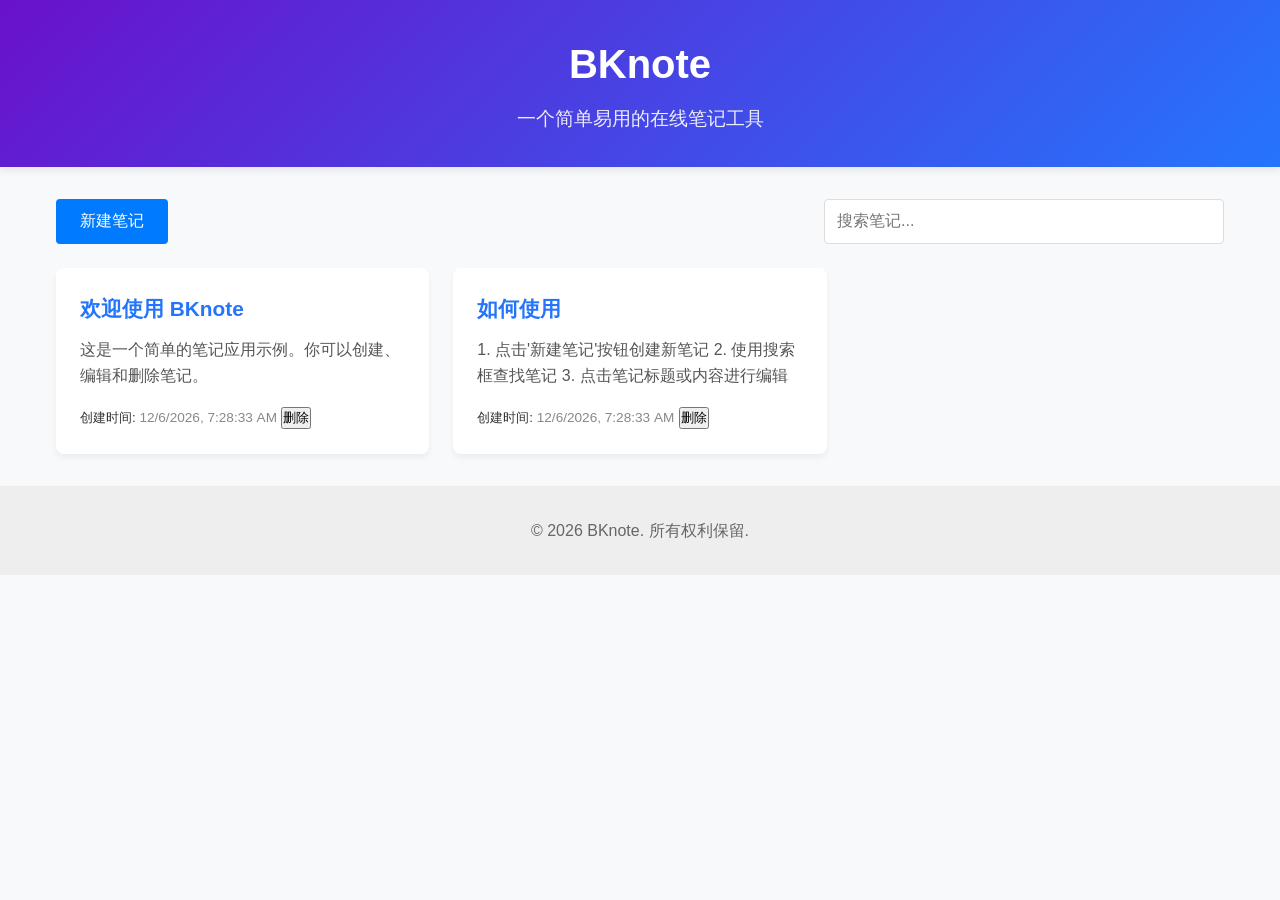
==== index.html @ b6f406f6 "Initial commit: Create BKnote website" ====
<!DOCTYPE html>
<html lang="zh-CN">
<head>
    <meta charset="UTF-8">
    <meta name="viewport" content="width=device-width, initial-scale=1.0">
    <title>BKnote - 在线笔记工具</title>
    <link rel="stylesheet" href="css/style.css">
</head>
<body>
    <header>
        <h1>BKnote</h1>
        <p>一个简单易用的在线笔记工具</p>
    </header>

    <main>
        <div class="controls">
            <button id="newNote">新建笔记</button>
            <input type="text" id="searchNotes" placeholder="搜索笔记...">
        </div>

        <div id="notesContainer">
            <!-- 笔记将在这里动态显示 -->
            <div class="note">
                <h3>欢迎使用 BKnote</h3>
                <p>这是一个简单的笔记应用示例。点击"新建笔记"按钮开始记录你的想法。</p>
                <small>创建时间: <span class="date">2026-01-27</span></small>
            </div>
        </div>
    </main>

    <footer>
        <p>&copy; 2026 BKnote. 所有权利保留.</p>
    </footer>

    <script src="js/script.js"></script>
</body>
</html>
---- css/style.css ----
/* BKnote 网站基础样式 */
* {
    margin: 0;
    padding: 0;
    box-sizing: border-box;
}

body {
    font-family: 'Segoe UI', Tahoma, Geneva, Verdana, sans-serif;
    line-height: 1.6;
    color: #333;
    background-color: #f8f9fa;
}

header {
    background: linear-gradient(135deg, #6a11cb 0%, #2575fc 100%);
    color: white;
    text-align: center;
    padding: 2rem 0;
    box-shadow: 0 2px 10px rgba(0,0,0,0.1);
}

header h1 {
    font-size: 2.5rem;
    margin-bottom: 0.5rem;
}

header p {
    font-size: 1.2rem;
    opacity: 0.9;
}

main {
    max-width: 1200px;
    margin: 2rem auto;
    padding: 0 1rem;
}

.controls {
    display: flex;
    justify-content: space-between;
    margin-bottom: 1.5rem;
    flex-wrap: wrap;
    gap: 1rem;
}

#newNote {
    background: #007bff;
    color: white;
    border: none;
    padding: 0.75rem 1.5rem;
    border-radius: 4px;
    cursor: pointer;
    font-size: 1rem;
    transition: background 0.3s;
}

#newNote:hover {
    background: #0069d9;
}

#searchNotes {
    flex-grow: 1;
    max-width: 400px;
    padding: 0.75rem;
    border: 1px solid #ddd;
    border-radius: 4px;
    font-size: 1rem;
}

#notesContainer {
    display: grid;
    grid-template-columns: repeat(auto-fill, minmax(300px, 1fr));
    gap: 1.5rem;
}

.note {
    background: white;
    border-radius: 8px;
    padding: 1.5rem;
    box-shadow: 0 4px 6px rgba(0,0,0,0.05);
    transition: transform 0.3s, box-shadow 0.3s;
    display: flex;
    flex-direction: column;
}

.note:hover {
    transform: translateY(-5px);
    box-shadow: 0 6px 12px rgba(0,0,0,0.1);
}

.note h3 {
    color: #2575fc;
    margin-bottom: 0.75rem;
    font-size: 1.3rem;
}

.note p {
    flex-grow: 1;
    margin-bottom: 1rem;
    color: #555;
}

.note .date {
    color: #888;
    font-size: 0.85rem;
    text-align: right;
}

footer {
    text-align: center;
    padding: 2rem 0;
    color: #666;
    background: #eee;
    margin-top: 2rem;
}

@media (max-width: 768px) {
    .controls {
        flex-direction: column;
    }
    
    #searchNotes {
        max-width: 100%;
    }
    
    #notesContainer {
        grid-template-columns: 1fr;
    }
}
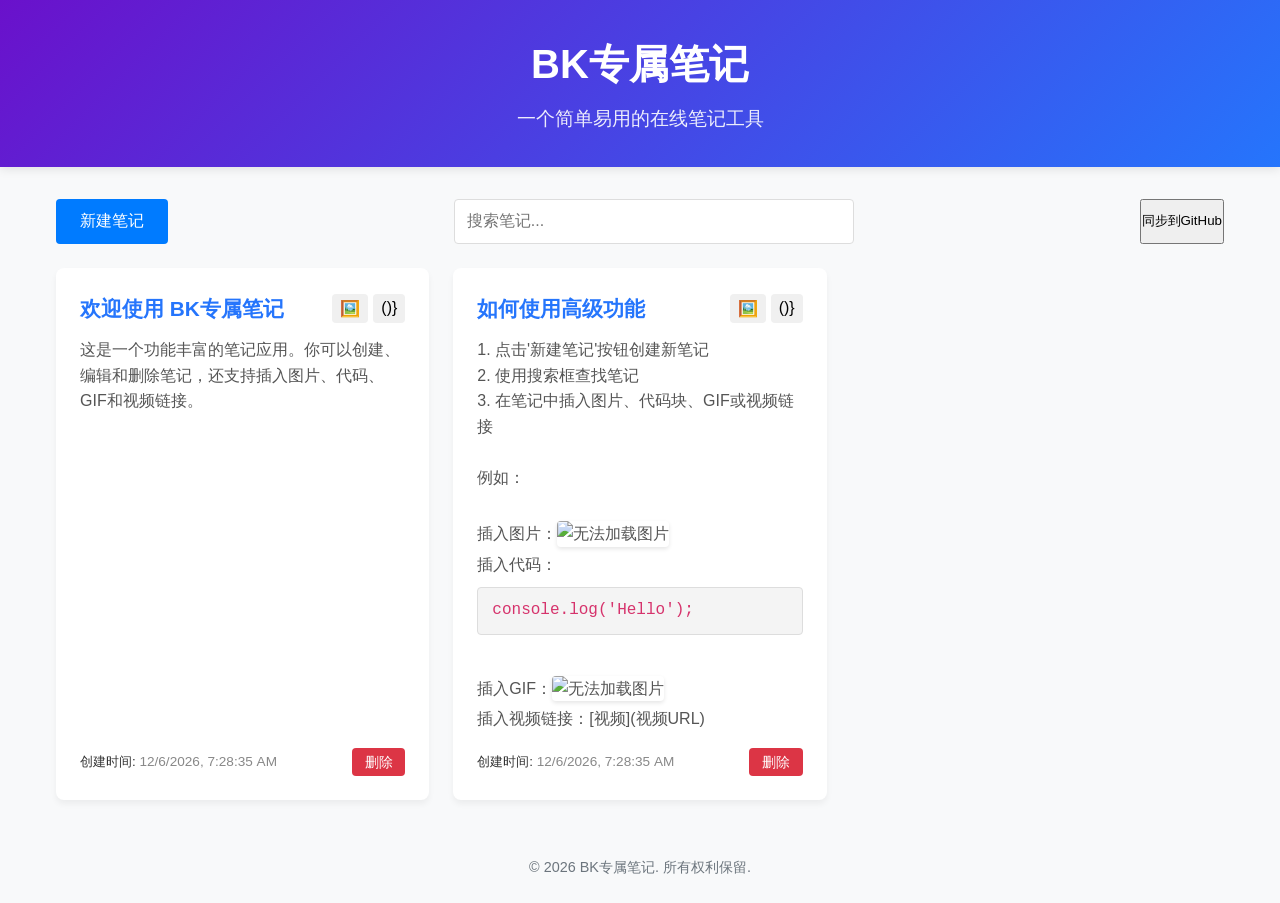
==== commit d9bf28ca: "1.0.1.20260127框架" ====
--- a/index.html
+++ b/index.html
@@ -3,12 +3,12 @@
 <head>
     <meta charset="UTF-8">
     <meta name="viewport" content="width=device-width, initial-scale=1.0">
-    <title>BKnote - 在线笔记工具</title>
+    <title>BK专属笔记</title>
     <link rel="stylesheet" href="css/style.css">
 </head>
 <body>
     <header>
-        <h1>BKnote</h1>
+        <h1>BK专属笔记</h1>
         <p>一个简单易用的在线笔记工具</p>
     </header>
 
@@ -21,15 +21,15 @@
         <div id="notesContainer">
             <!-- 笔记将在这里动态显示 -->
             <div class="note">
-                <h3>欢迎使用 BKnote</h3>
-                <p>这是一个简单的笔记应用示例。点击"新建笔记"按钮开始记录你的想法。</p>
+                <h3>欢迎使用 BK专属笔记</h3>
+                <p>这是一个功能丰富的笔记应用。点击"新建笔记"按钮开始记录你的想法，支持插入图片、代码、GIF和视频链接。</p>
                 <small>创建时间: <span class="date">2026-01-27</span></small>
             </div>
         </div>
     </main>
 
     <footer>
-        <p>&copy; 2026 BKnote. 所有权利保留.</p>
+        <p>&copy; 2026 BK专属笔记. 所有权利保留.</p>
     </footer>
 
     <script src="js/script.js"></script>
--- a/css/style.css
+++ b/css/style.css
@@ -1,4 +1,4 @@
-/* BKnote 网站基础样式 */
+/* BK专属笔记网站基础样式 */
 * {
     margin: 0;
     padding: 0;
@@ -44,7 +44,7 @@
     gap: 1rem;
 }
 
-#newNote {
+#newNote, #backupToGithub {
     background: #007bff;
     color: white;
     border: none;
@@ -55,8 +55,16 @@
     transition: background 0.3s;
 }
 
-#newNote:hover {
+#newNote:hover, #backupToGithub:hover {
     background: #0069d9;
+}
+
+#backupToGithub {
+    background: #28a745;
+}
+
+#backupToGithub:hover {
+    background: #218838;
 }
 
 #searchNotes {
@@ -89,16 +97,105 @@
     box-shadow: 0 6px 12px rgba(0,0,0,0.1);
 }
 
-.note h3 {
+.note-header {
+    display: flex;
+    justify-content: space-between;
+    align-items: center;
+    margin-bottom: 0.75rem;
+}
+
+.note-title {
     color: #2575fc;
-    margin-bottom: 0.75rem;
+    margin-bottom: 0;
     font-size: 1.3rem;
-}
-
-.note p {
+    flex-grow: 1;
+    margin-right: 10px;
+}
+
+.note-toolbar {
+    display: flex;
+    gap: 5px;
+}
+
+.note-toolbar button {
+    background: #f0f0f0;
+    border: none;
+    border-radius: 4px;
+    padding: 5px 8px;
+    cursor: pointer;
+    font-size: 1rem;
+}
+
+.note-toolbar button:hover {
+    background: #e0e0e0;
+}
+
+.note-content {
     flex-grow: 1;
     margin-bottom: 1rem;
     color: #555;
+    overflow-wrap: break-word;
+    min-height: 100px;
+    outline: none;
+}
+
+.note-content img {
+    max-width: 100%;
+    border-radius: 4px;
+    margin: 5px 0;
+    box-shadow: 0 2px 4px rgba(0,0,0,0.1);
+}
+
+.note-content video {
+    max-width: 100%;
+    margin: 5px 0;
+}
+
+.note-content pre {
+    background-color: #f4f4f4;
+    border: 1px solid #ddd;
+    border-radius: 4px;
+    padding: 10px;
+    margin: 10px 0;
+    overflow-x: auto;
+    font-family: 'Courier New', monospace;
+}
+
+.note-content code {
+    font-family: 'Courier New', monospace;
+    background-color: #f4f4f4;
+    padding: 2px 4px;
+    border-radius: 3px;
+    color: #d6336c;
+}
+
+.note-content a {
+    color: #007bff;
+    text-decoration: none;
+}
+
+.note-content a:hover {
+    text-decoration: underline;
+}
+
+.note-actions {
+    display: flex;
+    justify-content: space-between;
+    align-items: center;
+}
+
+.delete-note {
+    background: #dc3545;
+    color: white;
+    border: none;
+    padding: 0.3rem 0.8rem;
+    border-radius: 4px;
+    cursor: pointer;
+    font-size: 0.9rem;
+}
+
+.delete-note:hover {
+    background: #c82333;
 }
 
 .note .date {
@@ -107,11 +204,18 @@
     text-align: right;
 }
 
+.no-notes {
+    text-align: center;
+    font-size: 1.2rem;
+    color: #6c757d;
+    padding: 2rem;
+}
+
 footer {
     text-align: center;
-    padding: 2rem 0;
-    color: #666;
-    background: #eee;
+    padding: 1.5rem;
+    color: #6c757d;
+    font-size: 0.9rem;
     margin-top: 2rem;
 }
 
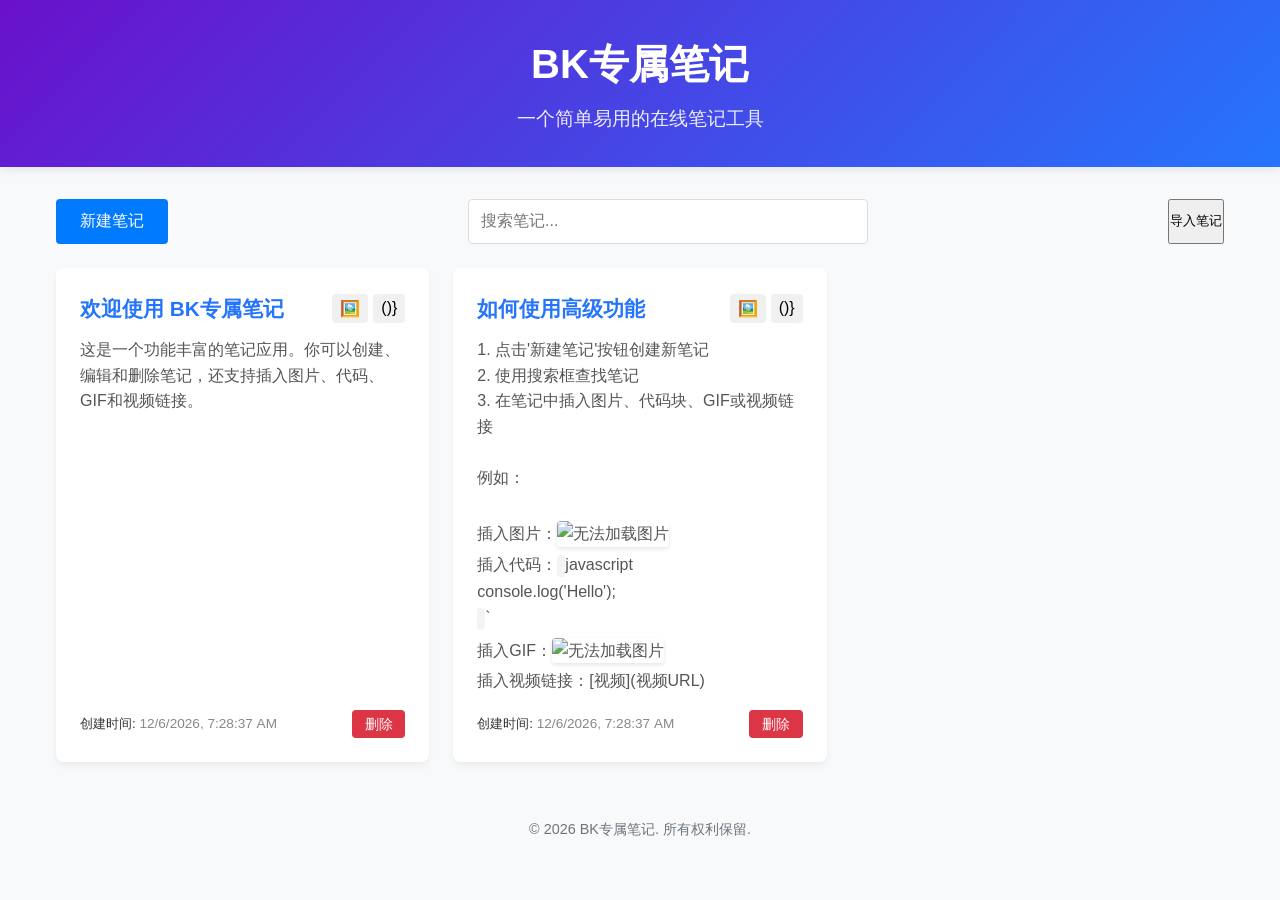
==== commit 72d44d50: "完善功能" ====
--- a/index.html
+++ b/index.html
@@ -16,6 +16,8 @@
         <div class="controls">
             <button id="newNote">新建笔记</button>
             <input type="text" id="searchNotes" placeholder="搜索笔记...">
+            <input type="file" id="importNotes" accept=".json,.zip" style="display: none;">
+            <button id="importNotesBtn">导入笔记</button>
         </div>
 
         <div id="notesContainer">
@@ -32,6 +34,7 @@
         <p>&copy; 2026 BK专属笔记. 所有权利保留.</p>
     </footer>
 
+    <script src="https://cdnjs.cloudflare.com/ajax/libs/jszip/3.10.1/jszip.min.js"></script>
     <script src="js/script.js"></script>
 </body>
 </html>
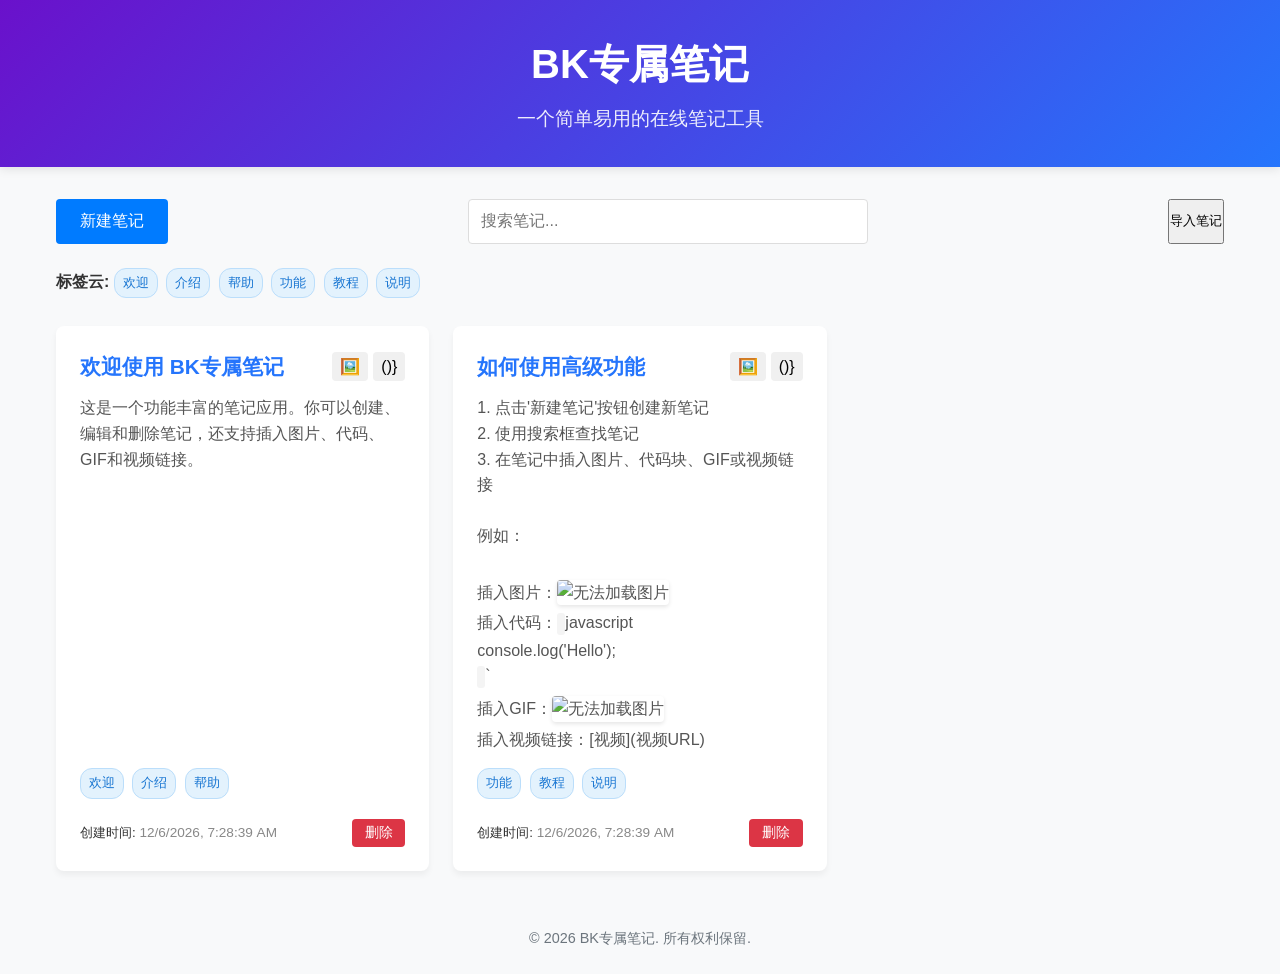
==== commit 0dd9909a: "增加tag功能" ====
--- a/index.html
+++ b/index.html
@@ -19,6 +19,13 @@
             <input type="file" id="importNotes" accept=".json,.zip" style="display: none;">
             <button id="importNotesBtn">导入笔记</button>
         </div>
+        
+        <div class="controls">
+            <div id="tagsCloud">
+                <strong>标签云: </strong>
+                <span id="tagsList">加载中...</span>
+            </div>
+        </div>
 
         <div id="notesContainer">
             <!-- 笔记将在这里动态显示 -->
--- a/css/style.css
+++ b/css/style.css
@@ -176,6 +176,34 @@
 
 .note-content a:hover {
     text-decoration: underline;
+}
+
+.note-tags {
+    margin-bottom: 1rem;
+}
+
+.tag {
+    display: inline-block;
+    background-color: #e3f2fd;
+    color: #1976d2;
+    padding: 0.25rem 0.5rem;
+    border-radius: 12px;
+    font-size: 0.8rem;
+    margin: 0 0.25rem 0.25rem 0;
+    cursor: pointer;
+    transition: all 0.3s ease;
+    border: 1px solid #bbdefb;
+}
+
+.tag:hover {
+    background-color: #bbdefb;
+    transform: translateY(-1px);
+}
+
+.no-tags {
+    color: #999;
+    font-style: italic;
+    font-size: 0.8rem;
 }
 
 .note-actions {
